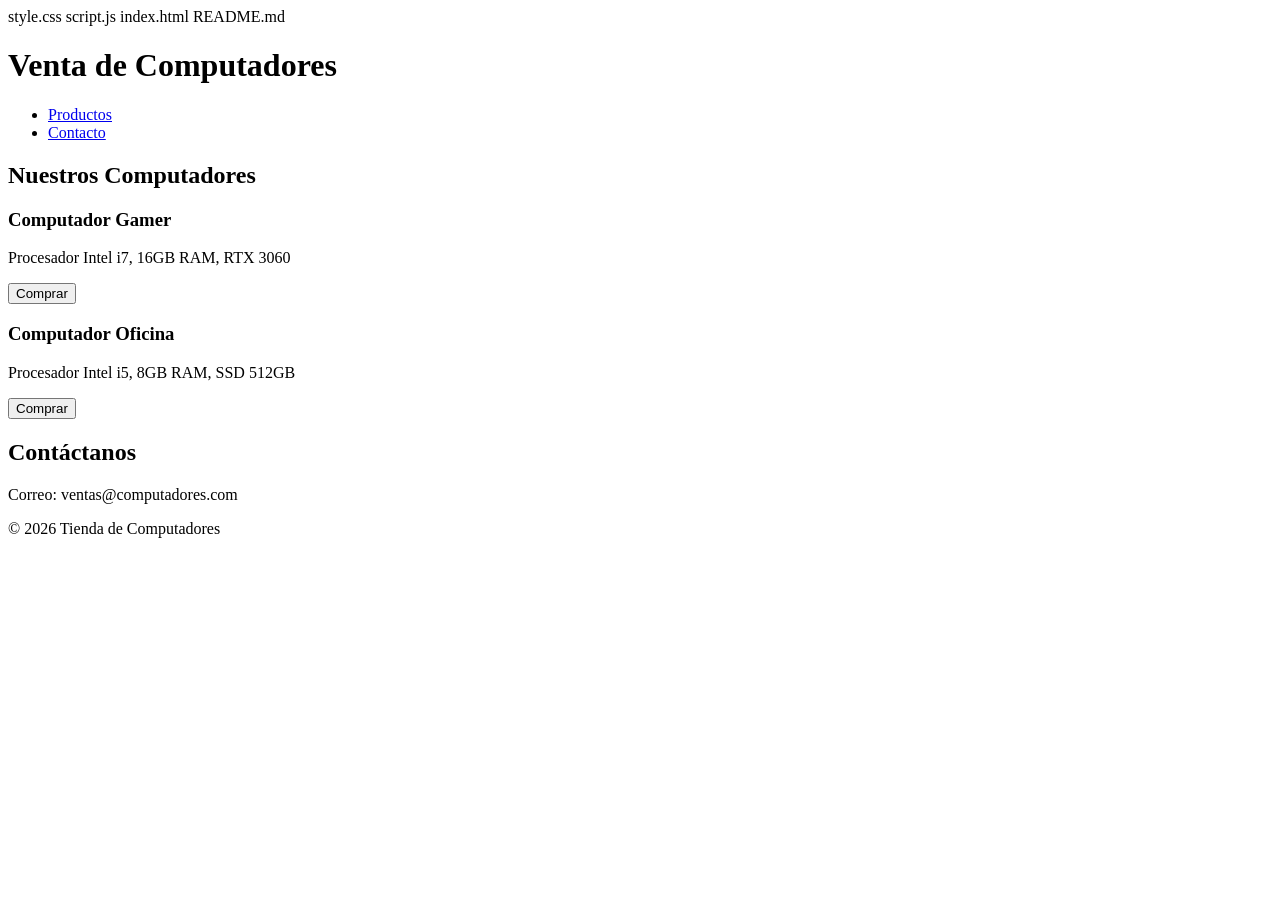
==== index.html @ 85e04fc1 "Rename project.html to index.html" ====
style.css
script.js
index.html
README.md
<!DOCTYPE html>
<html lang="es">
<head>
    <meta charset="UTF-8">
    <meta name="viewport" content="width=device-width, initial-scale=1.0">
    <title>Tienda de Computadores</title>
    <link rel="stylesheet" href="css/style.css">
</head>
<body>
    <header>
        <h1>Venta de Computadores</h1>
        <nav>
            <ul>
                <li><a href="#productos">Productos</a></li>
                <li><a href="#contacto">Contacto</a></li>
            </ul>
        </nav>
    </header>

    <section id="productos">
        <h2>Nuestros Computadores</h2>
        <div class="producto">
            <h3>Computador Gamer</h3>
            <p>Procesador Intel i7, 16GB RAM, RTX 3060</p>
            <button onclick="comprar('Computador Gamer')">Comprar</button>
        </div>
        <div class="producto">
            <h3>Computador Oficina</h3>
            <p>Procesador Intel i5, 8GB RAM, SSD 512GB</p>
            <button onclick="comprar('Computador Oficina')">Comprar</button>
        </div>
    </section>

    <section id="contacto">
        <h2>Contáctanos</h2>
        <p>Correo: ventas@computadores.com</p>
    </section>

    <footer>
        <p>&copy; 2026 Tienda de Computadores</p>
    </footer>

    <script src="js/script.js"></script>
</body>
</html>
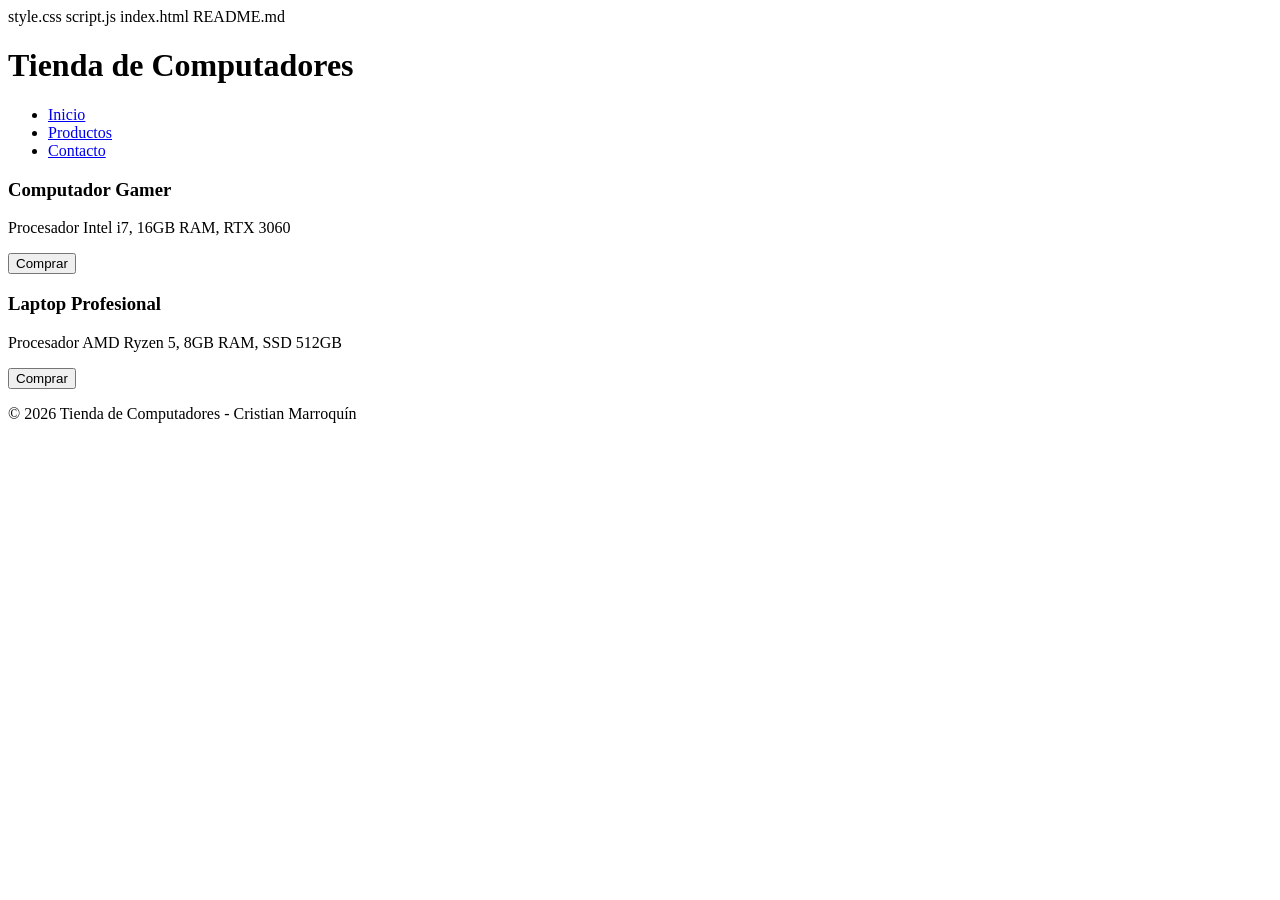
==== commit 5afeb36f: "Resuelve conflictos de merge" ====
--- a/index.html
+++ b/index.html
@@ -5,46 +5,46 @@
 <!DOCTYPE html>
 <html lang="es">
 <head>
-    <meta charset="UTF-8">
-    <meta name="viewport" content="width=device-width, initial-scale=1.0">
-    <title>Tienda de Computadores</title>
-    <link rel="stylesheet" href="css/style.css">
+  <meta charset="UTF-8">
+  <meta name="viewport" content="width=device-width, initial-scale=1.0">
+  <title>Tienda de Computadores</title>
+  <!-- Estilos -->
+  <link rel="stylesheet" href="css/style.css">
 </head>
 <body>
-    <header>
-        <h1>Venta de Computadores</h1>
-        <nav>
-            <ul>
-                <li><a href="#productos">Productos</a></li>
-                <li><a href="#contacto">Contacto</a></li>
-            </ul>
-        </nav>
-    </header>
+  <!-- Encabezado -->
+  <header>
+    <h1>Tienda de Computadores</h1>
+    <nav>
+      <ul>
+        <li><a href="#">Inicio</a></li>
+        <li><a href="#">Productos</a></li>
+        <li><a href="#">Contacto</a></li>
+      </ul>
+    </nav>
+  </header>
 
-    <section id="productos">
-        <h2>Nuestros Computadores</h2>
-        <div class="producto">
-            <h3>Computador Gamer</h3>
-            <p>Procesador Intel i7, 16GB RAM, RTX 3060</p>
-            <button onclick="comprar('Computador Gamer')">Comprar</button>
-        </div>
-        <div class="producto">
-            <h3>Computador Oficina</h3>
-            <p>Procesador Intel i5, 8GB RAM, SSD 512GB</p>
-            <button onclick="comprar('Computador Oficina')">Comprar</button>
-        </div>
-    </section>
+  <!-- Sección de productos -->
+  <section>
+    <div class="producto">
+      <h3>Computador Gamer</h3>
+      <p>Procesador Intel i7, 16GB RAM, RTX 3060</p>
+      <button>Comprar</button>
+    </div>
 
-    <section id="contacto">
-        <h2>Contáctanos</h2>
-        <p>Correo: ventas@computadores.com</p>
-    </section>
+    <div class="producto">
+      <h3>Laptop Profesional</h3>
+      <p>Procesador AMD Ryzen 5, 8GB RAM, SSD 512GB</p>
+      <button>Comprar</button>
+    </div>
+  </section>
 
-    <footer>
-        <p>&copy; 2026 Tienda de Computadores</p>
-    </footer>
+  <!-- Footer -->
+  <footer>
+    <p>© 2026 Tienda de Computadores - Cristian Marroquín</p>
+  </footer>
 
-    <script src="js/script.js"></script>
+  <!-- Scripts -->
+  <script src="js/script.js"></script>
 </body>
 </html>
-
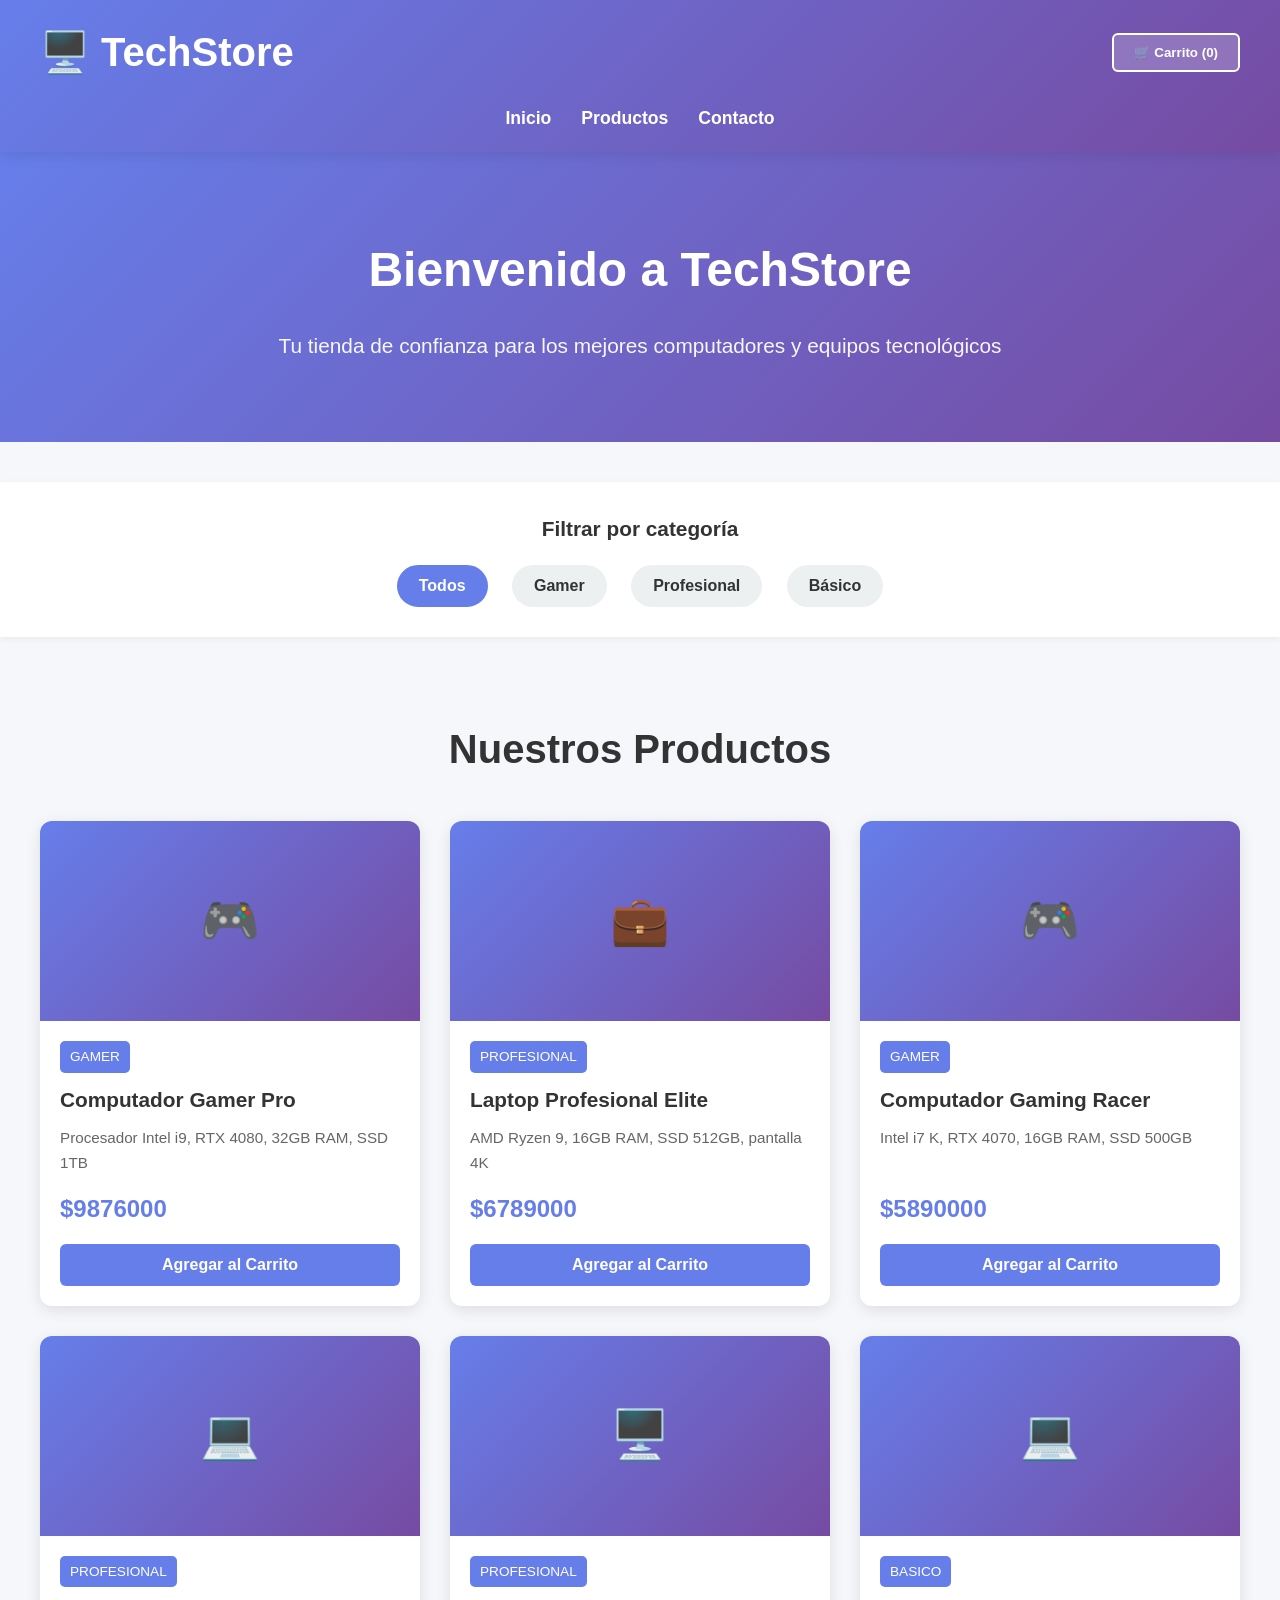
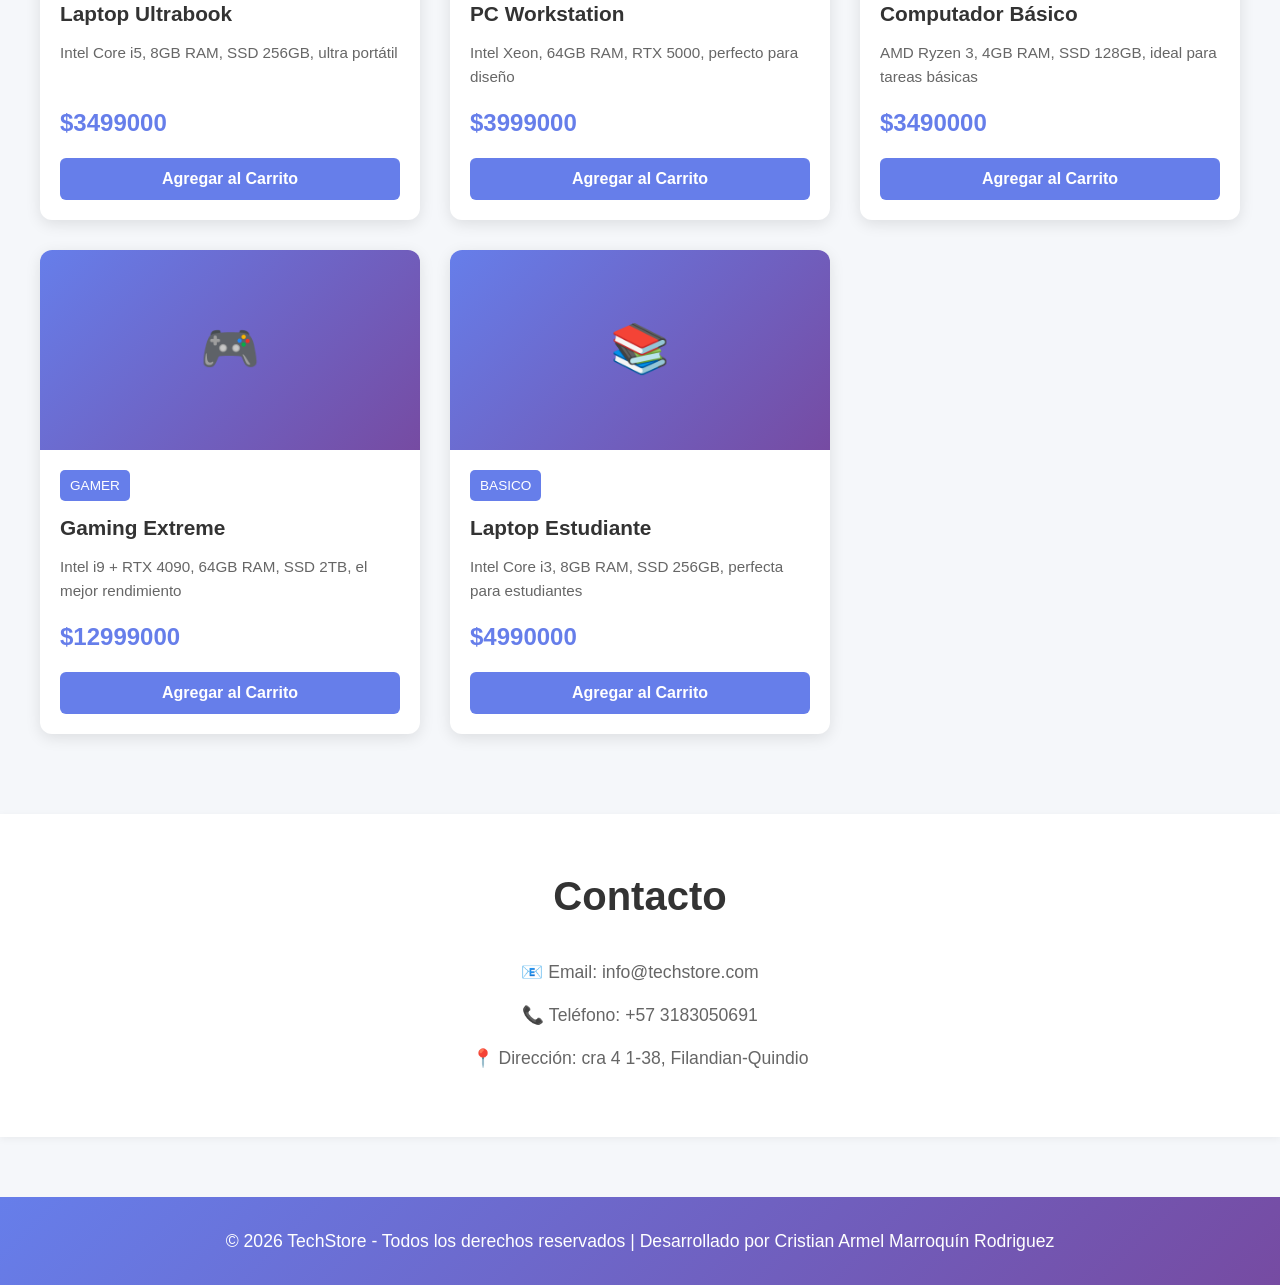
==== commit 981d3258: "actualiza pagina" ====
--- a/index.html
+++ b/index.html
@@ -1,50 +1,80 @@
-style.css
-script.js
-index.html
-README.md
 <!DOCTYPE html>
 <html lang="es">
 <head>
   <meta charset="UTF-8">
   <meta name="viewport" content="width=device-width, initial-scale=1.0">
-  <title>Tienda de Computadores</title>
-  <!-- Estilos -->
-  <link rel="stylesheet" href="css/style.css">
+  <title>TechStore - Tienda de Computadores</title>
+  <link rel="stylesheet" href="project.css">
 </head>
 <body>
-  <!-- Encabezado -->
+  <!-- Encabezado y Navegación -->
   <header>
-    <h1>Tienda de Computadores</h1>
+    <div class="header-top">
+      <h1>🖥️ TechStore</h1>
+      <div class="carrito-container">
+        <button id="ver-carrito" class="btn-carrito">🛒 Carrito (<span id="cantidad-carrito">0</span>)</button>
+      </div>
+    </div>
     <nav>
       <ul>
-        <li><a href="#">Inicio</a></li>
-        <li><a href="#">Productos</a></li>
-        <li><a href="#">Contacto</a></li>
+        <li><a href="#inicio">Inicio</a></li>
+        <li><a href="#productos">Productos</a></li>
+        <li><a href="#contacto">Contacto</a></li>
       </ul>
     </nav>
   </header>
 
+  <!-- Sección Hero -->
+  <section id="inicio" class="hero">
+    <h2>Bienvenido a TechStore</h2>
+    <p>Tu tienda de confianza para los mejores computadores y equipos tecnológicos</p>
+  </section>
+
+  <!-- Filtros -->
+  <section class="filtros">
+    <h3>Filtrar por categoría</h3>
+    <button class="filtro active" data-filtro="todos">Todos</button>
+    <button class="filtro" data-filtro="gamer">Gamer</button>
+    <button class="filtro" data-filtro="profesional">Profesional</button>
+    <button class="filtro" data-filtro="basico">Básico</button>
+  </section>
+
   <!-- Sección de productos -->
-  <section>
-    <div class="producto">
-      <h3>Computador Gamer</h3>
-      <p>Procesador Intel i7, 16GB RAM, RTX 3060</p>
-      <button>Comprar</button>
+  <section id="productos" class="productos-container">
+    <h2>Nuestros Productos</h2>
+    <div class="productos-grid" id="productos-grid">
+      <!-- Los productos se insertan aquí con JavaScript -->
     </div>
+  </section>
 
-    <div class="producto">
-      <h3>Laptop Profesional</h3>
-      <p>Procesador AMD Ryzen 5, 8GB RAM, SSD 512GB</p>
-      <button>Comprar</button>
+  <!-- Modal del Carrito -->
+  <div id="modal-carrito" class="modal">
+    <div class="modal-content">
+      <span class="close">&times;</span>
+      <h2>Tu Carrito de Compras</h2>
+      <div id="carrito-items"></div>
+      <div class="carrito-resumen">
+        <h3>Total: $<span id="total-carrito">0</span></h3>
+        <button id="btn-checkout" class="btn-comprar">Proceder al Pago</button>
+      </div>
     </div>
+  </div>
+
+  <!-- Contacto -->
+  <section id="contacto" class="contacto">
+    <h2>Contacto</h2>
+    <p>📧 Email: info@techstore.com</p>
+    <p>📞 Teléfono: +57 3183050691</p>
+    <p>📍 Dirección: cra 4 1-38, Filandian-Quindio</p>
   </section>
 
   <!-- Footer -->
   <footer>
-    <p>© 2026 Tienda de Computadores - Cristian Marroquín</p>
+    <p>© 2026 TechStore - Todos los derechos reservados | Desarrollado por Cristian  Armel Marroquín Rodriguez
+    </p>
   </footer>
 
   <!-- Scripts -->
-  <script src="js/script.js"></script>
+  <script src="project.js"></script>
 </body>
 </html>
--- a/project.css
+++ b/project.css
@@ -0,0 +1,405 @@
+* {
+  margin: 0;
+  padding: 0;
+  box-sizing: border-box;
+}
+
+body {
+  font-family: 'Segoe UI', 'Arial', sans-serif;
+  background-color: #f5f7fa;
+  color: #333;
+  line-height: 1.6;
+}
+
+/* Encabezado */
+header {
+  background: linear-gradient(135deg, #667eea 0%, #764ba2 100%);
+  color: white;
+  padding: 20px 0;
+  box-shadow: 0 2px 15px rgba(0,0,0,0.1);
+  position: sticky;
+  top: 0;
+  z-index: 100;
+}
+
+.header-top {
+  display: flex;
+  justify-content: space-between;
+  align-items: center;
+  padding: 0 40px;
+  margin-bottom: 20px;
+}
+
+.header-top h1 {
+  font-size: 2.5em;
+  margin: 0;
+}
+
+.carrito-container {
+  margin: 0;
+}
+
+.btn-carrito {
+  background-color: rgba(255,255,255,0.2);
+  color: white;
+  border: 2px solid white;
+  padding: 10px 20px;
+  border-radius: 6px;
+  cursor: pointer;
+  font-weight: bold;
+  transition: all 0.3s ease;
+}
+
+.btn-carrito:hover {
+  background-color: white;
+  color: #667eea;
+}
+
+nav ul {
+  list-style: none;
+  display: flex;
+  justify-content: center;
+  gap: 30px;
+  padding: 0 40px;
+}
+
+nav ul li a {
+  color: white;
+  text-decoration: none;
+  font-weight: 600;
+  transition: opacity 0.3s ease;
+  font-size: 1.1em;
+}
+
+nav ul li a:hover {
+  opacity: 0.8;
+}
+
+/* Sección Hero */
+.hero {
+  background: linear-gradient(135deg, #667eea 0%, #764ba2 100%);
+  color: white;
+  text-align: center;
+  padding: 80px 20px;
+  margin-bottom: 40px;
+}
+
+.hero h2 {
+  font-size: 3em;
+  margin-bottom: 20px;
+}
+
+.hero p {
+  font-size: 1.3em;
+  opacity: 0.95;
+}
+
+/* Filtros */
+.filtros {
+  text-align: center;
+  padding: 30px 20px;
+  background-color: white;
+  margin-bottom: 40px;
+  box-shadow: 0 2px 8px rgba(0,0,0,0.05);
+}
+
+.filtros h3 {
+  margin-bottom: 20px;
+  font-size: 1.3em;
+}
+
+.filtro {
+  background-color: #ecf0f1;
+  color: #333;
+  border: 2px solid transparent;
+  padding: 10px 20px;
+  margin: 0 10px;
+  border-radius: 25px;
+  cursor: pointer;
+  font-weight: 600;
+  transition: all 0.3s ease;
+  font-size: 1em;
+}
+
+.filtro:hover {
+  border-color: #667eea;
+  color: #667eea;
+}
+
+.filtro.active {
+  background-color: #667eea;
+  color: white;
+  border-color: #667eea;
+}
+
+/* Productos */
+.productos-container {
+  padding: 40px 20px;
+}
+
+.productos-container h2 {
+  text-align: center;
+  font-size: 2.5em;
+  margin-bottom: 40px;
+  color: #333;
+}
+
+.productos-grid {
+  display: grid;
+  grid-template-columns: repeat(auto-fill, minmax(280px, 1fr));
+  gap: 30px;
+  max-width: 1200px;
+  margin: 0 auto;
+}
+
+.producto {
+  background: white;
+  border-radius: 12px;
+  overflow: hidden;
+  box-shadow: 0 4px 15px rgba(0,0,0,0.1);
+  transition: all 0.3s ease;
+  display: flex;
+  flex-direction: column;
+}
+
+.producto:hover {
+  transform: translateY(-8px);
+  box-shadow: 0 8px 25px rgba(0,0,0,0.15);
+}
+
+.producto-imagen {
+  background: linear-gradient(135deg, #667eea 0%, #764ba2 100%);
+  height: 200px;
+  display: flex;
+  align-items: center;
+  justify-content: center;
+  font-size: 3em;
+  color: white;
+}
+
+.producto-contenido {
+  padding: 20px;
+  flex-grow: 1;
+  display: flex;
+  flex-direction: column;
+}
+
+.producto-contenido h3 {
+  font-size: 1.3em;
+  margin-bottom: 10px;
+  color: #333;
+}
+
+.producto-contenido p {
+  font-size: 0.95em;
+  color: #666;
+  margin-bottom: 15px;
+  flex-grow: 1;
+}
+
+.producto-categoria {
+  background-color: #667eea;
+  color: white;
+  padding: 5px 10px;
+  border-radius: 5px;
+  font-size: 0.85em;
+  display: inline-block;
+  margin-bottom: 10px;
+  width: fit-content;
+}
+
+.producto-precio {
+  font-size: 1.5em;
+  color: #667eea;
+  font-weight: bold;
+  margin-bottom: 15px;
+}
+
+.btn-agregar {
+  background-color: #667eea;
+  color: white;
+  border: none;
+  padding: 12px;
+  border-radius: 6px;
+  cursor: pointer;
+  font-weight: bold;
+  font-size: 1em;
+  transition: all 0.3s ease;
+  width: 100%;
+}
+
+.btn-agregar:hover {
+  background-color: #764ba2;
+  transform: scale(1.02);
+}
+
+/* Modal del Carrito */
+.modal {
+  display: none;
+  position: fixed;
+  z-index: 1000;
+  left: 0;
+  top: 0;
+  width: 100%;
+  height: 100%;
+  background-color: rgba(0,0,0,0.5);
+}
+
+.modal.show {
+  display: flex;
+  align-items: center;
+  justify-content: center;
+}
+
+.modal-content {
+  background-color: white;
+  padding: 30px;
+  border-radius: 12px;
+  max-width: 500px;
+  width: 90%;
+  max-height: 80vh;
+  overflow-y: auto;
+  box-shadow: 0 4px 20px rgba(0,0,0,0.3);
+}
+
+.close {
+  color: #aaa;
+  float: right;
+  font-size: 28px;
+  font-weight: bold;
+  cursor: pointer;
+  transition: color 0.3s ease;
+}
+
+.close:hover {
+  color: #000;
+}
+
+#carrito-items {
+  margin-bottom: 20px;
+}
+
+.carrito-item {
+  display: flex;
+  justify-content: space-between;
+  align-items: center;
+  padding: 10px 0;
+  border-bottom: 1px solid #eee;
+}
+
+.carrito-item-info {
+  flex: 1;
+}
+
+.carrito-item-info h4 {
+  margin: 0;
+}
+
+.carrito-item-cantidad {
+  margin: 0 10px;
+}
+
+.carrito-item-eliminar {
+  background-color: #e74c3c;
+  color: white;
+  border: none;
+  padding: 5px 10px;
+  border-radius: 4px;
+  cursor: pointer;
+  font-size: 0.85em;
+}
+
+.carrito-item-eliminar:hover {
+  background-color: #c0392b;
+}
+
+.carrito-resumen {
+  text-align: right;
+  padding-top: 20px;
+  border-top: 2px solid #667eea;
+}
+
+.carrito-resumen h3 {
+  color: #667eea;
+  margin-bottom: 15px;
+}
+
+.btn-comprar {
+  background-color: #27ae60;
+  color: white;
+  border: none;
+  padding: 12px 30px;
+  border-radius: 6px;
+  cursor: pointer;
+  font-weight: bold;
+  font-size: 1em;
+  width: 100%;
+  transition: all 0.3s ease;
+}
+
+.btn-comprar:hover {
+  background-color: #229954;
+}
+
+/* Contacto */
+.contacto {
+  background-color: white;
+  padding: 50px 20px;
+  text-align: center;
+  margin: 40px 0;
+  box-shadow: 0 2px 8px rgba(0,0,0,0.05);
+}
+
+.contacto h2 {
+  font-size: 2.5em;
+  margin-bottom: 30px;
+  color: #333;
+}
+
+.contacto p {
+  font-size: 1.1em;
+  margin: 15px 0;
+  color: #666;
+}
+
+/* Footer */
+footer {
+  background: linear-gradient(135deg, #667eea 0%, #764ba2 100%);
+  color: white;
+  text-align: center;
+  padding: 30px 20px;
+  margin-top: 60px;
+}
+
+footer p {
+  margin: 0;
+  font-size: 1.1em;
+}
+
+/* Responsive */
+@media (max-width: 768px) {
+  .header-top {
+    flex-direction: column;
+    gap: 15px;
+    padding: 0 20px;
+  }
+  
+  .header-top h1 {
+    font-size: 2em;
+  }
+  
+  nav ul {
+    flex-direction: column;
+    padding: 0 20px;
+    gap: 10px;
+  }
+  
+  .hero h2 {
+    font-size: 2em;
+  }
+  
+  .productos-grid {
+    grid-template-columns: repeat(auto-fill, minmax(200px, 1fr));
+    gap: 20px;
+  }
+}
